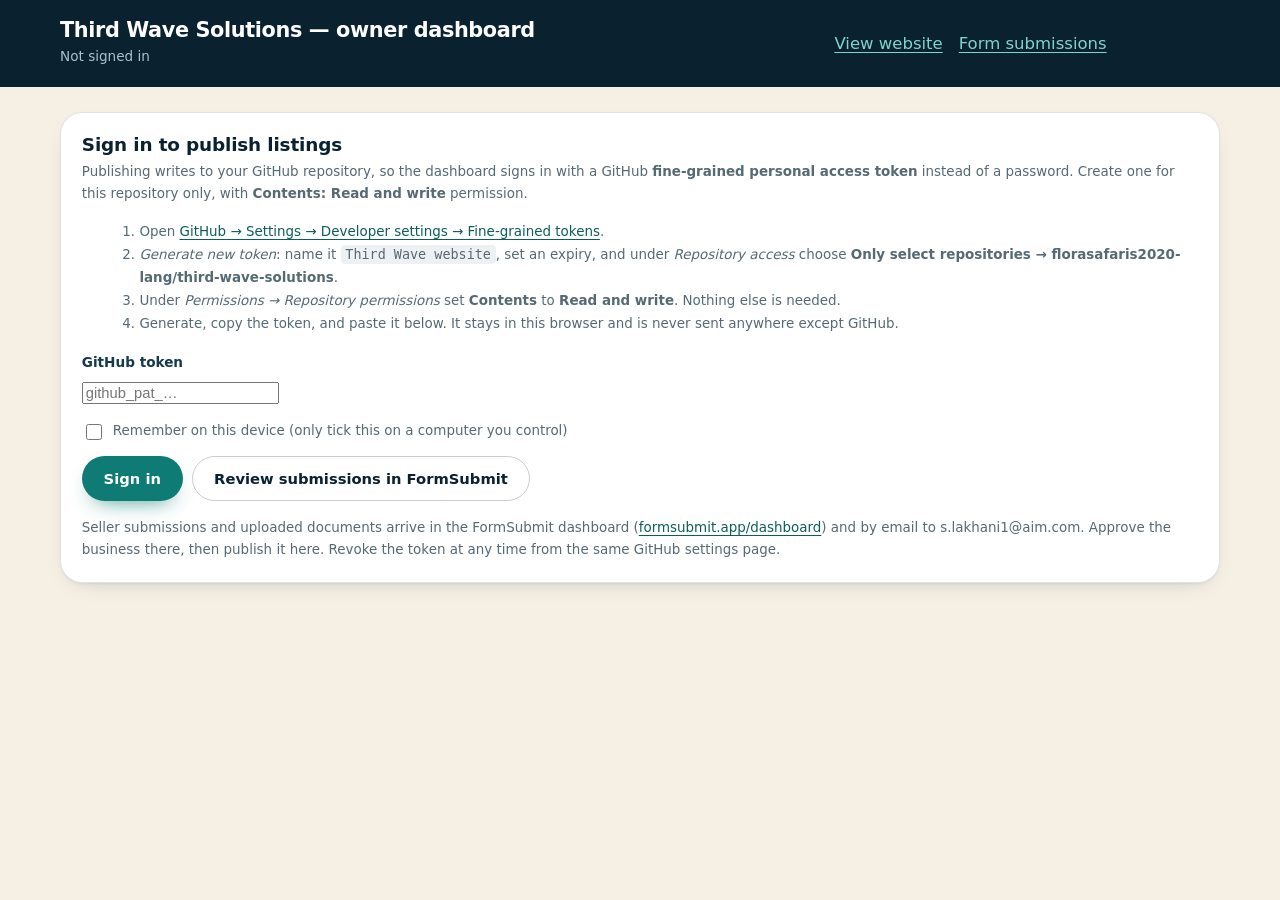
==== public/admin.html @ 65663bcc "Add owner dashboard for approving submissions and publishing listings" ====
<!DOCTYPE html>
<html lang="en">
<head>
<meta charset="utf-8">
<meta name="viewport" content="width=device-width, initial-scale=1">
<meta name="robots" content="noindex, nofollow">
<title>Owner dashboard — Third Wave Solutions</title>
<meta name="description" content="Private dashboard for Third Wave Solutions. Review seller submissions, approve vetting outcomes and publish listings.">
<link rel="icon" href="assets/favicon.svg" type="image/svg+xml">
<link rel="stylesheet" href="assets/styles.css">
<style>
  .admin-body { background: var(--sand); }
  .admin-head { background: var(--ink); color: #eaf3f6; padding: 1.1rem 0; }
  .admin-head .wrap { display: flex; flex-wrap: wrap; gap: 1rem; align-items: center; justify-content: space-between; }
  .admin-head h1 { color: #fff; font-size: 1.3rem; margin: 0; }
  .admin-head .sub { color: #a9c1cb; font-size: .85rem; }
  .admin-head a { color: #7fd4c9; }
  .admin-main { padding: 1.6rem 0 3.5rem; }
  .admin-status { display: none; margin-bottom: 1rem; padding: .85rem 1rem; border-radius: var(--radius); font-weight: 600; font-size: .92rem; }
  .admin-status.show { display: block; }
  .admin-status.ok { background: #e2f3ee; color: #0a5f59; border: 1px solid #bfe3da; }
  .admin-status.err { background: #fdeceb; color: #8f1d15; border: 1px solid #f3cdc9; }
  .admin-status.busy { background: #fdf3e0; color: #7a5410; border: 1px solid #f0ddb6; }
  .admin-grid { display: grid; grid-template-columns: minmax(0, 1.15fr) minmax(0, 1fr); gap: 1.2rem; align-items: start; }
  @media (max-width: 940px) { .admin-grid { grid-template-columns: 1fr; } }
  .admin-panel { background: #fff; border: 1px solid var(--line); border-radius: var(--radius-lg); padding: 1.3rem; box-shadow: var(--shadow-sm); }
  .admin-panel + .admin-panel { margin-top: 1.2rem; }
  .admin-panel h2 { font-size: 1.15rem; margin-bottom: .35rem; }
  .admin-panel h3 { font-size: 1rem; margin: 1.1rem 0 .45rem; }
  .admin-panel .field { margin-bottom: .8rem; }
  .admin-panel label { font-size: .85rem; }
  .admin-panel input, .admin-panel select, .admin-panel textarea { font-size: .92rem; }
  .admin-row { display: grid; gap: .7rem; grid-template-columns: repeat(auto-fit, minmax(150px, 1fr)); }
  .admin-muted { color: var(--muted); font-size: .84rem; }
  .listing-row { border: 1px solid var(--line); border-radius: var(--radius); padding: .75rem .85rem; display: flex; gap: .8rem; align-items: flex-start; justify-content: space-between; }
  .listing-row + .listing-row { margin-top: .55rem; }
  .listing-row strong { display: block; font-size: .95rem; }
  .listing-row .tag { display: inline-block; margin-top: .25rem; font-size: .7rem; font-weight: 700; letter-spacing: .06em; text-transform: uppercase; padding: .16rem .45rem; border-radius: 99px; }
  .tag--live { background: var(--teal-soft); color: var(--teal-dark); }
  .tag--draft { background: #fdf3e0; color: #7a5410; }
  .tag--sample { background: #eef1f4; color: #435a66; }
  .row-actions { display: flex; gap: .35rem; flex-wrap: wrap; justify-content: flex-end; }
  .row-actions button { font-size: .78rem; padding: .3rem .6rem; }
  .btn--danger { background: #fff; border: 1px solid #e0b5b0; color: #8f1d15; }
  .btn--danger:hover { background: #fdeceb; color: #8f1d15; }
  .admin-check { display: grid; grid-template-columns: 1fr 1fr; gap: .1rem .8rem; }
  .queue-item { border: 1px solid var(--line); border-left: 3px solid var(--gold); border-radius: var(--radius); padding: .8rem .9rem; }
  .queue-item + .queue-item { margin-top: .6rem; }
  .queue-item dl { display: grid; grid-template-columns: 8.5rem 1fr; gap: .12rem .7rem; font-size: .86rem; margin: .6rem 0; }
  .queue-item dt { color: var(--muted); }
  .queue-item dd { margin: 0; word-break: break-word; }
  .queue-item .row-actions { justify-content: flex-start; margin-top: .5rem; }
  code.snippet { background: #eef1f4; padding: .1rem .3rem; border-radius: 4px; font-size: .84rem; }
  .checklist-input { display: grid; grid-template-columns: 1fr 1fr; gap: .55rem; }
  @media (max-width: 620px) { .checklist-input { grid-template-columns: 1fr; } }
</style>
</head>
<body class="admin-body">
<a class="skip-link" href="#main">Skip to content</a>

<div class="admin-head">
  <div class="wrap">
    <div>
      <h1>Third Wave Solutions — owner dashboard</h1>
      <span class="sub" id="sessionLabel">Not signed in</span>
    </div>
    <div style="display:flex; gap:1rem; align-items:center;">
      <a href="index.html">View website</a>
      <a href="https://formsubmit.app/dashboard" target="_blank" rel="noopener">Form submissions</a>
      <button class="btn btn--ghost btn--sm" id="signOutBtn" type="button" hidden>Sign out</button>
    </div>
  </div>
</div>

<main class="admin-main" id="main">
  <div class="wrap">
    <div class="admin-status" id="adminStatus" role="status" aria-live="polite"></div>

    <!-- ---------------- sign in ---------------- -->
    <section class="admin-panel" id="loginPanel">
      <h2>Sign in to publish listings</h2>
      <p class="admin-muted" style="margin-bottom:1rem;">
        Publishing writes to your GitHub repository, so the dashboard signs in with a GitHub
        <strong>fine-grained personal access token</strong> instead of a password. Create one for this
        repository only, with <strong>Contents: Read and write</strong> permission.
      </p>
      <ol class="admin-muted" style="margin:0 0 1rem 1.1rem; line-height:1.7;">
        <li>Open <a href="https://github.com/settings/tokens?type=beta" target="_blank" rel="noopener">GitHub → Settings → Developer settings → Fine-grained tokens</a>.</li>
        <li><em>Generate new token</em>: name it <code class="snippet">Third Wave website</code>, set an expiry, and under <em>Repository access</em> choose <strong>Only select repositories → florasafaris2020-lang/third-wave-solutions</strong>.</li>
        <li>Under <em>Permissions → Repository permissions</em> set <strong>Contents</strong> to <strong>Read and write</strong>. Nothing else is needed.</li>
        <li>Generate, copy the token, and paste it below. It stays in this browser and is never sent anywhere except GitHub.</li>
      </ol>
      <div class="field">
        <label for="tokenInput">GitHub token</label>
        <input id="tokenInput" type="password" autocomplete="off" spellcheck="false" placeholder="github_pat_…">
      </div>
      <label class="checkline" for="rememberInput" style="font-weight:400; margin-bottom:.8rem; display:flex; gap:.5rem; align-items:center;">
        <input id="rememberInput" type="checkbox">
        <span class="admin-muted">Remember on this device (only tick this on a computer you control)</span>
      </label>
      <div style="display:flex; gap:.6rem; flex-wrap:wrap;">
        <button class="btn btn--primary" id="signInBtn" type="button">Sign in</button>
        <a class="btn btn--ghost" href="https://formsubmit.app/dashboard" target="_blank" rel="noopener">Review submissions in FormSubmit</a>
      </div>
      <p class="admin-muted" style="margin-top:1rem;">
        Seller submissions and uploaded documents arrive in the FormSubmit dashboard
        (<a href="https://formsubmit.app/dashboard" target="_blank" rel="noopener">formsubmit.app/dashboard</a>)
        and by email to s.lakhani1@aim.com. Approve the business there, then publish it here.
        Revoke the token at any time from the same GitHub settings page.
      </p>
    </section>

    <!-- ---------------- dashboard ---------------- -->
    <div id="appPanel" hidden>
      <div class="admin-grid">
        <div>
          <!-- submissions queue -->
          <section class="admin-panel">
            <h2>1. Seller submissions awaiting approval</h2>
            <p class="admin-muted">
              Paste the seller form submission (FormSubmit export as JSON or CSV, or type it out).
              Each submission is only a proposal — nothing is public until you approve and publish it.
            </p>
            <div class="field">
              <label for="pasteInput">Paste submission data</label>
              <textarea id="pasteInput" rows="5" placeholder='{"Business":"Rose Cafe","Name":"Jane","Phone":"07…","Email":"…","Location":"Westlands","Asking price":"KES 2.5M","Monthly sales":"KES 180000","Monthly profit":"KES 60000"} — or a CSV row, or plain lines like "Business: Rose Cafe"'></textarea>
            </div>
            <div style="display:flex; gap:.6rem; flex-wrap:wrap;">
              <button class="btn btn--primary btn--sm" id="parseBtn" type="button">Add to review queue</button>
              <button class="btn btn--ghost btn--sm" id="clearQueueBtn" type="button">Clear queue</button>
            </div>
            <div id="queueList" style="margin-top:1rem;"></div>
          </section>

          <!-- listings -->
          <section class="admin-panel">
            <h2>2. Listings on the website</h2>
            <p class="admin-muted">Published listings appear on <a href="listings.html" target="_blank" rel="noopener">Businesses for sale</a> within about a minute of publishing.</p>
            <div id="listingList" style="margin-top:1rem;"></div>
            <div style="margin-top:1rem; display:flex; gap:.6rem; flex-wrap:wrap;">
              <button class="btn btn--primary btn--sm" id="newListingBtn" type="button">Add a listing manually</button>
              <button class="btn btn--ghost btn--sm" id="reloadBtn" type="button">Reload from GitHub</button>
            </div>
          </section>
        </div>

        <div>
          <!-- editor -->
          <section class="admin-panel" id="editorPanel">
            <h2>3. Approve &amp; publish</h2>
            <p class="admin-muted" id="editorHint">Pick a queued submission or add a listing manually to start.</p>

            <form id="listingForm" hidden>
              <div class="field">
                <label for="f-title">Public title <span class="req">*</span></label>
                <input id="f-title" type="text" placeholder="e.g. Café &amp; Bistro — Westlands" required>
              </div>
              <div class="admin-row">
                <div class="field">
                  <label for="f-category">Category</label>
                  <input id="f-category" type="text" placeholder="Food &amp; beverage">
                </div>
                <div class="field">
                  <label for="f-location">Location shown publicly</label>
                  <input id="f-location" type="text" placeholder="Westlands, Nairobi">
                </div>
              </div>
              <div class="admin-row">
                <div class="field">
                  <label for="f-ask">Asking price</label>
                  <input id="f-ask" type="text" placeholder="KES 5.2M">
                </div>
                <div class="field">
                  <label for="f-revenue">Revenue</label>
                  <input id="f-revenue" type="text" placeholder="KES 310K/mo">
                </div>
                <div class="field">
                  <label for="f-cashflow">Cash flow / profit</label>
                  <input id="f-cashflow" type="text" placeholder="KES 96K/mo">
                </div>
              </div>
              <div class="admin-row">
                <div class="field">
                  <label for="f-staff">Staff</label>
                  <input id="f-staff" type="text" placeholder="9">
                </div>
                <div class="field">
                  <label for="f-lease">Lease</label>
                  <input id="f-lease" type="text" placeholder="2 yrs">
                </div>
                <div class="field">
                  <label for="f-extra">Extra fact (optional)</label>
                  <input id="f-extra" type="text" placeholder="Stock: Included">
                </div>
              </div>
              <div class="field">
                <label for="f-summary">Public summary</label>
                <textarea id="f-summary" rows="3" placeholder="What the business does, its trade and what is included in the sale. Do not name the seller or the exact address."></textarea>
              </div>
              <div class="admin-row">
                <div class="field">
                  <label for="f-image">Image path</label>
                  <input id="f-image" type="text" placeholder="assets/img/cafe.jpg">
                </div>
                <div class="field">
                  <label for="f-badge">Badge</label>
                  <select id="f-badge">
                    <option>Approved listing</option>
                    <option>Vetted listing</option>
                    <option>Sample profile</option>
                  </select>
                </div>
              </div>

              <h3>Vetting outcome (only publish what you can stand behind)</h3>
              <div class="checklist-input">
                <div class="field">
                  <label for="f-check-cashflow">Cash flow</label>
                  <select id="f-check-cashflow">
                    <option value="Verified">Verified from records</option>
                    <option value="Pending">Pending</option>
                    <option value="Not verified">Not verified</option>
                  </select>
                </div>
                <div class="field">
                  <label for="f-check-kra">KRA position</label>
                  <select id="f-check-kra">
                    <option value="Compliant">Compliant (TCC held)</option>
                    <option value="Pending">Pending</option>
                    <option value="Not compliant">Not compliant</option>
                  </select>
                </div>
                <div class="field">
                  <label for="f-check-licences">Licences &amp; permits</label>
                  <select id="f-check-licences">
                    <option value="Current">Current</option>
                    <option value="Pending">Pending</option>
                    <option value="Missing">Missing</option>
                  </select>
                </div>
                <div class="field">
                  <label for="f-check-liabilities">Hidden liabilities</label>
                  <select id="f-check-liabilities">
                    <option value="None">None found</option>
                    <option value="Disclosed">Disclosed, see notes</option>
                    <option value="Pending">Still checking</option>
                  </select>
                </div>
              </div>

              <div class="field">
                <label for="f-notes">Private approval notes (never published)</label>
                <textarea id="f-notes" rows="2" placeholder="Seller name, phone, documents received, fee agreed, anything a buyer must be told."></textarea>
              </div>

              <div style="display:flex; gap:.6rem; flex-wrap:wrap; margin-top:.6rem;">
                <button class="btn btn--primary" id="publishBtn" type="submit">Approve &amp; publish</button>
                <button class="btn btn--ghost" id="draftBtn" type="button">Save draft (this browser)</button>
                <button class="btn btn--ghost" id="cancelEditBtn" type="button">Cancel</button>
              </div>
              <p class="admin-muted" style="margin-top:.7rem;">
                Publishing needs all four checks set to a positive value. Saving a draft keeps the listing
                private to this browser until you publish it.
              </p>
            </form>
          </section>
        </div>
      </div>
    </div>
  </div>
</main>

<script src="assets/admin.js"></script>
</body>
</html>
---- public/assets/styles.css ----
/* Third Wave Solutions — site styles */
:root {
  --ink: #0a2230;
  --ink-2: #143a4d;
  --ink-3: #2c5568;
  --teal: #0e7c74;
  --teal-dark: #0a5f59;
  --teal-soft: #e6f4f2;
  --sand: #f5efe4;
  --sand-2: #efe4d2;
  --gold: #c48a2c;
  --paper: #fbf9f5;
  --white: #fff;
  --line: rgba(10, 34, 48, 0.12);
  --line-strong: rgba(10, 34, 48, 0.22);
  --muted: #566a74;
  --shadow-sm: 0 1px 2px rgba(10, 34, 48, 0.06), 0 8px 24px -16px rgba(10, 34, 48, 0.35);
  --shadow-lg: 0 24px 60px -32px rgba(10, 34, 48, 0.45);
  --radius: 14px;
  --radius-lg: 22px;
  --wrap: 1160px;
  --serif: "Calibri", "Carlito", "Segoe UI", system-ui, -apple-system, Arial, sans-serif;
  --sans: "Calibri", "Carlito", "Segoe UI", system-ui, -apple-system, Arial, sans-serif;
}

* { box-sizing: border-box; }

html { scroll-behavior: smooth; }

body {
  margin: 0;
  background: var(--paper);
  color: var(--ink);
  font-family: var(--sans);
  font-size: 16.5px;
  line-height: 1.65;
  -webkit-font-smoothing: antialiased;
  text-rendering: optimizeLegibility;
}

img { max-width: 100%; display: block; }
a { color: var(--teal-dark); text-decoration-thickness: 1px; text-underline-offset: 3px; }
a:hover { color: var(--ink); }

h1, h2, h3, h4 {
  font-family: var(--serif);
  font-weight: 600;
  line-height: 1.16;
  letter-spacing: -0.008em;
  margin: 0 0 0.5em;
  color: var(--ink);
}

h1 { font-size: clamp(2.2rem, 4.6vw, 3.5rem); letter-spacing: -0.018em; }
h2 { font-size: clamp(1.62rem, 2.9vw, 2.35rem); }
h3 { font-size: 1.22rem; letter-spacing: -0.01em; }
p { margin: 0 0 1em; }
p:last-child { margin-bottom: 0; }

.wrap { width: min(100% - 2.4rem, var(--wrap)); margin-inline: auto; }
.narrow { width: min(100% - 2.4rem, 760px); margin-inline: auto; }
.section { padding: clamp(3.2rem, 6vw, 5.6rem) 0; }
.section--tight { padding: clamp(2.2rem, 4vw, 3.4rem) 0; }
.section--sand { background: var(--sand); }
.section--ink { background: var(--ink); color: #dfe9ed; }
.section--ink h2, .section--ink h3 { color: #fff; }

.eyebrow {
  display: inline-flex; align-items: center; gap: 0.55rem;
  font-size: 0.72rem; font-weight: 700; letter-spacing: 0.16em;
  text-transform: uppercase; color: var(--teal-dark); margin-bottom: 0.9rem;
}
.eyebrow::before { content: ""; width: 26px; height: 1.5px; background: currentColor; }
.section--ink .eyebrow { color: #7fd4c9; }

.lead { font-size: 1.1rem; color: var(--ink-3); max-width: 56ch; }
.muted { color: var(--muted); }
.small { font-size: 0.87rem; }
.center { text-align: center; }
.center .lead, .center .eyebrow { margin-inline: auto; }

/* ---------- top bar + header ---------- */
.topbar {
  background: var(--ink); color: #c5d6dd; font-size: 0.8rem;
}
.topbar .wrap {
  display: flex; flex-wrap: wrap; gap: 0.4rem 1.4rem;
  align-items: center; justify-content: space-between;
  min-height: 38px; padding-block: 0.35rem;
}
.topbar a { color: #eaf3f6; text-decoration: none; }
.topbar a:hover { color: #7fd4c9; }
.topbar .tb-group { display: flex; flex-wrap: wrap; gap: 1.2rem; align-items: center; }
.topbar .tb-item { display: inline-flex; align-items: center; gap: 0.45rem; }
.topbar svg { width: 13px; height: 13px; opacity: 0.8; }

.site-header {
  position: sticky; top: 0; z-index: 50;
  background: rgba(251, 249, 245, 0.92);
  backdrop-filter: blur(12px);
  border-bottom: 1px solid var(--line);
}
.site-header .wrap {
  display: flex; align-items: center; justify-content: space-between;
  gap: 1rem; min-height: 74px;
}
.brand { display: flex; align-items: center; gap: 0.72rem; text-decoration: none; color: var(--ink); }
.brand:hover { color: var(--ink); }
.brand-mark { width: 42px; height: 42px; flex: none; }
.brand-text { display: flex; flex-direction: column; line-height: 1.1; }
.brand-name { font-family: var(--serif); font-weight: 600; font-size: 1.12rem; letter-spacing: -0.01em; }
.brand-sub { font-size: 0.62rem; letter-spacing: 0.2em; text-transform: uppercase; color: var(--muted); }

.nav { display: flex; align-items: center; gap: 1.55rem; }
.nav a {
  text-decoration: none; color: var(--ink-2); font-size: 0.9rem; font-weight: 500;
  padding-block: 0.4rem; border-bottom: 2px solid transparent;
}
.nav a:hover { color: var(--teal-dark); }
.nav a[aria-current="page"] { color: var(--ink); border-bottom-color: var(--teal); }

.header-cta { display: flex; align-items: center; gap: 0.7rem; }
.menu-toggle {
  display: none; background: none; border: 1px solid var(--line-strong);
  border-radius: 10px; padding: 0.45rem 0.6rem; cursor: pointer; color: var(--ink);
}

@media (max-width: 920px) {
  .nav {
    position: absolute; inset: 100% 0 auto 0; background: var(--paper);
    border-bottom: 1px solid var(--line); flex-direction: column; align-items: stretch;
    gap: 0; padding: 0.4rem 1.2rem 1rem; display: none;
    box-shadow: var(--shadow-sm);
  }
  .nav.is-open { display: flex; }
  .nav a { padding: 0.8rem 0; border-bottom: 1px solid var(--line); }
  .nav a[aria-current="page"] { border-bottom-color: var(--teal); }
  .menu-toggle { display: inline-flex; }
  .header-cta .btn { display: none; }
}

/* ---------- buttons ---------- */
.btn {
  display: inline-flex; align-items: center; justify-content: center; gap: 0.5rem;
  font-family: var(--sans); font-size: 0.92rem; font-weight: 600;
  padding: 0.78rem 1.3rem; border-radius: 999px; border: 1.5px solid transparent;
  text-decoration: none; cursor: pointer; transition: transform 0.15s ease, background 0.15s ease, box-shadow 0.15s ease;
  line-height: 1.2;
}
.btn:hover { transform: translateY(-1px); }
.btn--primary { background: var(--teal); color: #fff; box-shadow: 0 10px 22px -12px rgba(14, 124, 116, 0.9); }
.btn--primary:hover { background: var(--teal-dark); color: #fff; }
.btn--ghost { border-color: var(--line-strong); color: var(--ink); background: transparent; }
.btn--ghost:hover { border-color: var(--ink); background: rgba(10, 34, 48, 0.04); color: var(--ink); }
.btn--light { background: #fff; color: var(--ink); }
.btn--light:hover { color: var(--ink); background: #f2f6f7; }
.btn--onink { border-color: rgba(255,255,255,0.32); color: #fff; }
.btn--onink:hover { background: rgba(255,255,255,0.1); color: #fff; }
.btn--block { width: 100%; }
.btn--sm { padding: 0.55rem 1rem; font-size: 0.84rem; }
.btn svg { width: 15px; height: 15px; }

/* ---------- hero ---------- */
.hero { position: relative; overflow: hidden; background: var(--paper); }
.hero::before {
  content: ""; position: absolute; inset: auto -10% -60% 40%;
  height: 70%; background: radial-gradient(closest-side, rgba(14, 124, 116, 0.16), transparent);
  pointer-events: none;
}
.hero .wrap {
  display: grid; grid-template-columns: 1.08fr 0.92fr; gap: clamp(2rem, 5vw, 4rem);
  align-items: center; padding-block: clamp(2.8rem, 6vw, 4.6rem);
}
.hero h1 { margin-bottom: 1rem; }
.hero h1 em { font-style: normal; color: var(--teal-dark); }
.hero .lead { font-size: 1.12rem; max-width: 48ch; }
.hero-actions { display: flex; flex-wrap: wrap; gap: 0.7rem; margin-top: 1.6rem; }
.hero-note {
  margin-top: 1.5rem; font-size: 0.82rem; color: var(--muted);
  display: flex; align-items: center; gap: 0.5rem;
}
.hero-note svg { width: 15px; height: 15px; color: var(--teal); flex: none; }

.hero-figure { position: relative; }
.hero-figure .frame {
  border-radius: var(--radius-lg); overflow: hidden; box-shadow: var(--shadow-lg);
  border: 1px solid rgba(10, 34, 48, 0.1); aspect-ratio: 4 / 4.3;
}
.hero-figure img { width: 100%; height: 100%; object-fit: cover; }
.hero-badge {
  position: absolute; left: -1.2rem; bottom: 1.6rem; background: var(--white);
  border-radius: 16px; padding: 1rem 1.1rem; box-shadow: var(--shadow-lg);
  display: flex; gap: 0.85rem; align-items: center; max-width: 260px;
  border: 1px solid var(--line);
}
.hero-badge .hb-icon {
  width: 38px; height: 38px; border-radius: 10px; background: var(--teal-soft);
  display: grid; place-items: center; color: var(--teal-dark); flex: none;
}
.hero-badge strong { display: block; font-size: 0.9rem; line-height: 1.3; }
.hero-badge span { font-size: 0.76rem; color: var(--muted); }
@media (max-width: 900px) {
  .hero .wrap { grid-template-columns: 1fr; }
  .hero-figure { order: -1; max-width: 520px; }
  .hero-figure .frame { aspect-ratio: 16 / 11; }
  .hero-badge { left: 0.8rem; bottom: 0.8rem; }
}

/* ---------- feature chips ---------- */
.chips { display: flex; flex-wrap: wrap; gap: 0.55rem; }
.chip {
  display: inline-flex; align-items: center; gap: 0.45rem;
  background: #fff; border: 1px solid var(--line); border-radius: 999px;
  padding: 0.42rem 0.9rem; font-size: 0.8rem; font-weight: 600; color: var(--ink-2);
}
.chip svg { width: 14px; height: 14px; color: var(--teal); }
.section--ink .chip { background: rgba(255,255,255,0.06); border-color: rgba(255,255,255,0.16); color: #e3eef1; }
.section--ink .chip svg { color: #7fd4c9; }

/* ---------- cards / grids ---------- */
.grid { display: grid; gap: 1.4rem; }
.grid--3 { grid-template-columns: repeat(3, 1fr); }
.grid--2 { grid-template-columns: repeat(2, 1fr); }
.grid--4 { grid-template-columns: repeat(4, 1fr); }
@media (max-width: 980px) { .grid--3, .grid--4 { grid-template-columns: repeat(2, 1fr); } }
@media (max-width: 660px) { .grid--3, .grid--2, .grid--4 { grid-template-columns: 1fr; } }

.card {
  background: var(--white); border: 1px solid var(--line); border-radius: var(--radius);
  box-shadow: var(--shadow-sm); overflow: hidden;
}
.card-body { padding: 1.25rem 1.3rem 1.4rem; }

.listing { display: flex; flex-direction: column; transition: transform 0.2s ease, box-shadow 0.2s ease; }
.listing:hover { transform: translateY(-3px); box-shadow: 0 18px 40px -26px rgba(10, 34, 48, 0.55); }
.listing-media { position: relative; aspect-ratio: 16 / 10; overflow: hidden; background: var(--sand-2); }
.listing-media img { width: 100%; height: 100%; object-fit: cover; transition: transform 0.5s ease; }
.listing:hover .listing-media img { transform: scale(1.04); }
.badge {
  position: absolute; top: 0.7rem; left: 0.7rem;
  background: rgba(255,255,255,0.94); color: var(--ink);
  font-size: 0.68rem; font-weight: 700; letter-spacing: 0.08em; text-transform: uppercase;
  padding: 0.28rem 0.6rem; border-radius: 999px;
}
.badge--teal { background: var(--teal); color: #fff; }
.listing-body { padding: 1.15rem 1.25rem 1.3rem; display: flex; flex-direction: column; gap: 0.6rem; flex: 1; }
.listing-top { display: flex; justify-content: space-between; align-items: baseline; gap: 1rem; }
.listing h3 { margin: 0; font-size: 1.16rem; }
.listing .loc { font-size: 0.8rem; color: var(--muted); display: inline-flex; align-items: center; gap: 0.3rem; }
.listing .loc svg { width: 13px; height: 13px; }
.listing .ask { font-family: var(--serif); font-size: 1.08rem; font-weight: 600; color: var(--teal-dark); white-space: nowrap; }
.listing .desc { font-size: 0.9rem; color: var(--ink-3); margin: 0; }
.listing-meta { display: flex; flex-wrap: wrap; gap: 0.35rem 0.9rem; font-size: 0.78rem; color: var(--muted); border-top: 1px solid var(--line); padding-top: 0.7rem; margin-top: auto; }
.listing-meta b { color: var(--ink); font-weight: 600; }

/* ---------- section head ---------- */
.section-head { display: flex; align-items: flex-end; justify-content: space-between; gap: 2rem; flex-wrap: wrap; margin-bottom: 2rem; }
.section-head p { max-width: 52ch; margin-bottom: 0; color: var(--muted); }

/* ---------- steps ---------- */
.steps { counter-reset: step; display: grid; gap: 1.1rem; grid-template-columns: repeat(4, 1fr); }
@media (max-width: 980px) { .steps { grid-template-columns: repeat(2, 1fr); } }
@media (max-width: 620px) { .steps { grid-template-columns: 1fr; } }
.step { position: relative; padding: 1.4rem 1.3rem; border-radius: var(--radius); background: #fff; border: 1px solid var(--line); }
.step::before {
  counter-increment: step; content: "0" counter(step);
  font-family: var(--serif); font-size: 1.05rem; font-weight: 600; color: var(--teal);
  display: block; margin-bottom: 0.5rem;
}
.step h3 { font-size: 1.05rem; margin-bottom: 0.3rem; }
.step p { font-size: 0.88rem; color: var(--muted); margin: 0; }

/* ---------- feature list ---------- */
.feature { display: flex; gap: 0.9rem; align-items: flex-start; }
.feature .fi {
  width: 40px; height: 40px; border-radius: 11px; flex: none;
  background: var(--teal-soft); color: var(--teal-dark);
  display: grid; place-items: center;
}
.feature .fi svg { width: 19px; height: 19px; }
.feature h3 { font-size: 1.02rem; margin-bottom: 0.2rem; }
.feature p { font-size: 0.89rem; color: var(--muted); margin: 0; }
.section--ink .feature .fi { background: rgba(127, 212, 201, 0.14); color: #96e0d6; }
.section--ink .feature p { color: #a9c1cb; }

/* ---------- fee band ---------- */
.fee-band {
  background: linear-gradient(120deg, var(--ink) 0%, #10374a 55%, #0c4a49 100%);
  color: #e4eef1; border-radius: var(--radius-lg); padding: clamp(1.8rem, 4vw, 2.8rem);
  display: grid; grid-template-columns: 1.25fr 0.75fr; gap: 2rem; align-items: center;
  box-shadow: var(--shadow-lg); position: relative; overflow: hidden;
}
.fee-band::after {
  content: ""; position: absolute; inset: auto -5% -60% auto; width: 46%; aspect-ratio: 1;
  background: radial-gradient(closest-side, rgba(127, 212, 201, 0.22), transparent);
}
.fee-band h2 { color: #fff; margin-bottom: 0.5rem; }
.fee-band p { color: #b9cdd5; max-width: 52ch; }
.fee-band .eyebrow { color: #7fd4c9; }
.fee-box { position: relative; z-index: 1; background: rgba(255,255,255,0.07); border: 1px solid rgba(255,255,255,0.15); border-radius: var(--radius); padding: 1.4rem; }
.fee-box .amt { font-family: var(--serif); font-size: 1.5rem; color: #fff; line-height: 1.1; margin-bottom: 0.4rem; }
.fee-box p { font-size: 0.86rem; color: #b9cdd5; margin-bottom: 1.1rem; }
.fee-box .btn { width: 100%; }
@media (max-width: 820px) { .fee-band { grid-template-columns: 1fr; } }

/* ---------- forms ---------- */
.form-card { background: #fff; border: 1px solid var(--line); border-radius: var(--radius-lg); padding: clamp(1.4rem, 3vw, 2.2rem); box-shadow: var(--shadow-sm); }
.field { margin-bottom: 1rem; }
.field-row { display: grid; grid-template-columns: 1fr 1fr; gap: 1rem; }
@media (max-width: 640px) { .field-row { grid-template-columns: 1fr; } }
label { display: block; font-size: 0.82rem; font-weight: 600; margin-bottom: 0.35rem; color: var(--ink-2); }
label .req { color: #b4423a; }
input[type="text"], input[type="email"], input[type="tel"], select, textarea {
  width: 100%; font-family: var(--sans); font-size: 0.94rem; color: var(--ink);
  padding: 0.7rem 0.85rem; border: 1px solid var(--line-strong); border-radius: 10px;
  background: #fdfdfb; transition: border-color 0.15s ease, box-shadow 0.15s ease;
}
input:focus, select:focus, textarea:focus {
  outline: none; border-color: var(--teal); box-shadow: 0 0 0 3px rgba(14, 124, 116, 0.16);
}
textarea { resize: vertical; min-height: 120px; }
.checkline { display: flex; gap: 0.6rem; align-items: flex-start; font-size: 0.82rem; color: var(--muted); }
.checkline input { margin-top: 0.3rem; width: 16px; height: 16px; flex: none; accent-color: var(--teal); }
.form-note { font-size: 0.78rem; color: var(--muted); margin-top: 0.9rem; }
.hp { position: absolute; left: -9999px; opacity: 0; height: 0; overflow: hidden; }

/* ---------- contact panel ---------- */
.contact-grid { display: grid; grid-template-columns: 1.15fr 0.85fr; gap: 2rem; align-items: start; }
@media (max-width: 900px) { .contact-grid { grid-template-columns: 1fr; } }
.contact-card { background: var(--ink); color: #d6e4e9; border-radius: var(--radius-lg); padding: 1.7rem; }
.contact-card h3 { color: #fff; }
.contact-card a { color: #fff; text-decoration: none; }
.contact-card a:hover { color: #7fd4c9; }
.contact-card .btn--light { color: var(--ink); }
.contact-card .btn--light:hover { color: var(--ink); background: #f2f6f7; }
.contact-item { display: flex; gap: 0.85rem; padding: 0.9rem 0; border-bottom: 1px solid rgba(255,255,255,0.12); }
.contact-item:last-of-type { border-bottom: none; }
.contact-item .ci { width: 34px; height: 34px; border-radius: 9px; background: rgba(127,212,201,0.14); display: grid; place-items: center; color: #7fd4c9; flex: none; }
.contact-item .ci svg { width: 16px; height: 16px; }
.contact-item small { display: block; font-size: 0.72rem; letter-spacing: 0.12em; text-transform: uppercase; color: #8faab4; margin-bottom: 0.1rem; }
.contact-item strong { font-weight: 600; font-size: 0.98rem; }

/* ---------- page header ---------- */
.page-head { background: var(--ink); color: #dfeaee; padding: clamp(2.6rem, 5vw, 4rem) 0 clamp(2.4rem, 4.5vw, 3.4rem); position: relative; overflow: hidden; }
.page-head::after {
  content: ""; position: absolute; inset: auto -8% -70% 35%; height: 90%;
  background: radial-gradient(closest-side, rgba(127, 212, 201, 0.2), transparent);
}
.page-head h1 { color: #fff; max-width: 20ch; }
.page-head p { color: #b6cbd3; max-width: 62ch; font-size: 1.04rem; }
.page-head .eyebrow { color: #7fd4c9; }
.breadcrumb { font-size: 0.8rem; color: #8faab4; margin-bottom: 1rem; }
.breadcrumb a { color: #c8dbe2; text-decoration: none; }
.breadcrumb a:hover { color: #7fd4c9; }

/* ---------- detail page ---------- */
.detail-grid { display: grid; grid-template-columns: 1.55fr 0.95fr; gap: 2.4rem; align-items: start; }
@media (max-width: 960px) { .detail-grid { grid-template-columns: 1fr; } }
.gallery { display: grid; gap: 0.7rem; grid-template-columns: 1fr 1fr; }
.gallery figure { margin: 0; border-radius: var(--radius); overflow: hidden; background: var(--sand-2); }
.gallery figure img { width: 100%; height: 100%; object-fit: cover; aspect-ratio: 4 / 3; }
.gallery figure:first-child { grid-column: 1 / -1; }
.gallery figure:first-child img { aspect-ratio: 16 / 9; }

.spec-list { list-style: none; margin: 0; padding: 0; }
.spec-list li { display: flex; justify-content: space-between; gap: 1rem; padding: 0.66rem 0; border-bottom: 1px solid var(--line); font-size: 0.9rem; }
.spec-list li:last-child { border-bottom: none; }
.spec-list span:first-child { color: var(--muted); }
.spec-list span:last-child { font-weight: 600; text-align: right; }

.checklist { list-style: none; margin: 0; padding: 0; display: grid; gap: 0.6rem; }
.checklist li { display: flex; gap: 0.6rem; align-items: flex-start; font-size: 0.9rem; }
.checklist svg { width: 17px; height: 17px; flex: none; margin-top: 0.2rem; }
.ok svg { color: var(--teal); }
.pending svg { color: var(--gold); }

.sticky-card { position: sticky; top: 96px; }
@media (max-width: 960px) { .sticky-card { position: static; } }

.disclaimer {
  font-size: 0.8rem; color: var(--muted); background: var(--sand);
  border-left: 3px solid var(--gold); padding: 0.8rem 1rem; border-radius: 0 8px 8px 0;
  margin-top: 1.4rem;
}

.data-table { width: 100%; border-collapse: collapse; font-size: 0.88rem; }
.data-table th, .data-table td { text-align: left; padding: 0.62rem 0.7rem; border-bottom: 1px solid var(--line); }
.data-table thead th { font-size: 0.72rem; letter-spacing: 0.1em; text-transform: uppercase; color: var(--muted); font-weight: 600; background: var(--sand); }
.data-table tbody th { font-weight: 500; color: var(--ink-3); }
.data-table td.num { text-align: right; font-variant-numeric: tabular-nums; }
.data-table tbody tr:last-child th, .data-table tbody tr:last-child td { border-bottom: none; }
.data-table tr.total th, .data-table tr.total td { font-weight: 700; color: var(--ink); background: rgba(14,124,116,0.06); }

/* ---------- footer ---------- */
.site-footer { background: var(--ink); color: #a9c1cb; padding: 3.2rem 0 1.6rem; font-size: 0.9rem; }
.site-footer h4 { color: #fff; font-family: var(--sans); font-size: 0.78rem; letter-spacing: 0.14em; text-transform: uppercase; margin-bottom: 0.9rem; }
.footer-grid { display: grid; grid-template-columns: 1.4fr 1fr 1fr 1.1fr; gap: 2rem; }
@media (max-width: 860px) { .footer-grid { grid-template-columns: 1fr 1fr; } }
@media (max-width: 520px) { .footer-grid { grid-template-columns: 1fr; } }
.site-footer a { color: #cfdee4; text-decoration: none; }
.site-footer a:hover { color: #7fd4c9; }
.site-footer ul { list-style: none; margin: 0; padding: 0; display: grid; gap: 0.5rem; }
.site-footer .brand { color: #fff; margin-bottom: 0.9rem; }
.site-footer .brand-name { color: #fff; }
.site-footer .brand-sub { color: #7f9aa5; }
.footer-bottom {
  margin-top: 2.4rem; padding-top: 1.2rem; border-top: 1px solid rgba(255,255,255,0.1);
  display: flex; justify-content: space-between; gap: 1rem; flex-wrap: wrap; font-size: 0.79rem; color: #7f9aa5;
}

/* ---------- split promo card ---------- */
.split-card { display: grid; grid-template-columns: 1.15fr 0.85fr; align-items: stretch; }
@media (max-width: 840px) {
  .split-card { grid-template-columns: 1fr; }
  .split-card > div:last-child { min-height: 230px; order: -1; }
  .split-card > div:last-child img { border-radius: var(--radius) var(--radius) 0 0 !important; }
}

/* ---------- misc ---------- */
.notice {
  display: flex; gap: 0.7rem; align-items: flex-start; background: var(--teal-soft);
  border: 1px solid rgba(14,124,116,0.22); color: #0a5f59;
  border-radius: 12px; padding: 0.85rem 1rem; font-size: 0.86rem; margin-bottom: 1.4rem;
}
.notice svg { width: 17px; height: 17px; flex: none; margin-top: 0.15rem; }
.notice--gold { background: #fbf3e3; border-color: rgba(196,138,44,0.3); color: #7a5312; }

.faq { display: grid; gap: 0.65rem; }
.faq details { background: #fff; border: 1px solid var(--line); border-radius: 12px; padding: 0 1.1rem; }
.faq summary { cursor: pointer; padding: 1rem 0; font-weight: 600; font-size: 0.95rem; list-style: none; display: flex; justify-content: space-between; gap: 1rem; }
.faq summary::-webkit-details-marker { display: none; }
.faq summary::after { content: "+"; font-size: 1.2rem; color: var(--teal); line-height: 1; }
.faq details[open] summary::after { content: "–"; }
.faq details p { padding-bottom: 1rem; font-size: 0.9rem; color: var(--muted); margin: 0; }

.cta-row { display: flex; flex-wrap: wrap; gap: 0.7rem; }

.stat-row { display: flex; flex-wrap: wrap; gap: 2.4rem; }
.stat b { display: block; font-family: var(--serif); font-size: 1.9rem; line-height: 1; color: var(--ink); }
.stat span { font-size: 0.8rem; color: var(--muted); }
.section--ink .stat b { color: #fff; }

.skip-link { position: absolute; left: -9999px; }
.skip-link:focus { left: 1rem; top: 1rem; background: #fff; padding: 0.6rem 1rem; z-index: 100; border-radius: 8px; }
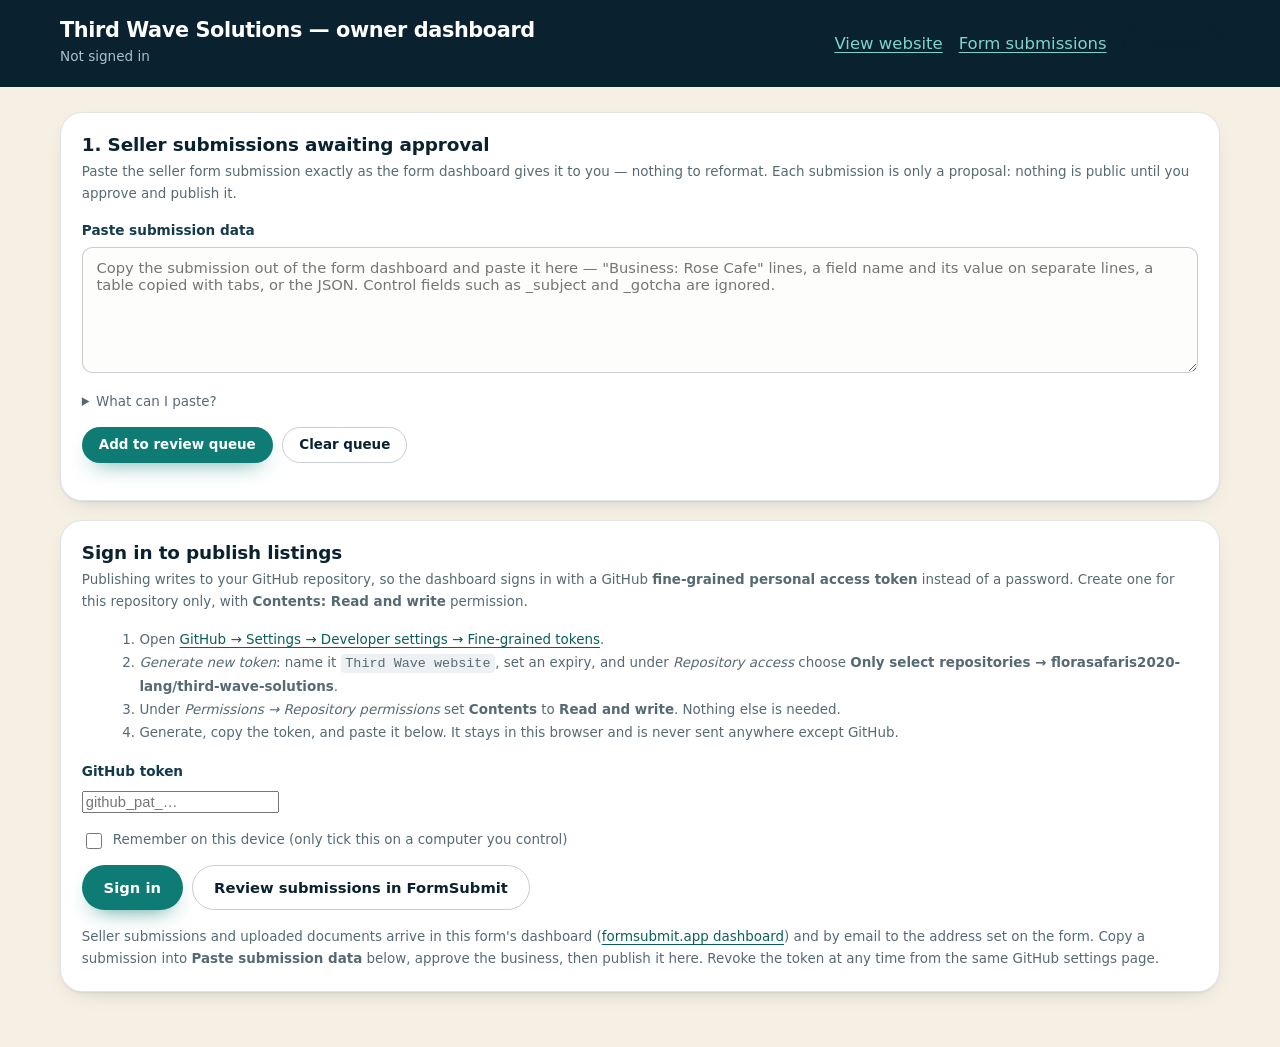
==== commit 60db018b: "Expose the review queue before sign-in and load the paste adapter" ====
--- a/public/admin.html
+++ b/public/admin.html
@@ -66,7 +66,7 @@
     </div>
     <div style="display:flex; gap:1rem; align-items:center;">
       <a href="index.html">View website</a>
-      <a href="https://formsubmit.app/dashboard" target="_blank" rel="noopener">Form submissions</a>
+      <a href="https://formsubmit.app/dashboard/forms/dj2hrduj7x" target="_blank" rel="noopener">Form submissions</a>
       <button class="btn btn--ghost btn--sm" id="signOutBtn" type="button" hidden>Sign out</button>
     </div>
   </div>
@@ -75,6 +75,35 @@
 <main class="admin-main" id="main">
   <div class="wrap">
     <div class="admin-status" id="adminStatus" role="status" aria-live="polite"></div>
+
+    <!-- ---------------- review queue (works without signing in) ---------------- -->
+    <section class="admin-panel">
+      <h2>1. Seller submissions awaiting approval</h2>
+      <p class="admin-muted">
+        Paste the seller form submission exactly as the form dashboard gives it to you — nothing
+        to reformat. Each submission is only a proposal: nothing is public until you approve and
+        publish it.
+      </p>
+      <div class="field">
+        <label for="pasteInput">Paste submission data</label>
+        <textarea id="pasteInput" rows="6" placeholder='Copy the submission out of the form dashboard and paste it here — "Business: Rose Cafe" lines, a field name and its value on separate lines, a table copied with tabs, or the JSON. Control fields such as _subject and _gotcha are ignored.'></textarea>
+      </div>
+      <details class="admin-muted" style="margin:-.2rem 0 .9rem;">
+        <summary style="cursor:pointer;">What can I paste?</summary>
+        <ul style="margin:.5rem 0 0 1.1rem; line-height:1.65;">
+          <li><strong>Field name, then its value on the next line</strong> — copying a submission card usually gives this. Paste it as it comes.</li>
+          <li><strong>Field: value</strong> — one per line, e.g. <code class="snippet">Business: Rose Cafe</code>.</li>
+          <li><strong>A pasted table</strong> — select the values in the dashboard and copy; tabs are handled.</li>
+          <li><strong>JSON</strong> — a single object or an array of them; <code class="snippet">data</code>, <code class="snippet">fields</code> and <code class="snippet">values</code> wrappers are unwrapped.</li>
+        </ul>
+        <p style="margin:.6rem 0 0;">Submissions live at <a href="https://formsubmit.app/dashboard/forms/dj2hrduj7x" target="_blank" rel="noopener">this form's dashboard</a>. Uploaded documents are linked there, with links that expire after 7 days — download them when you review.</p>
+      </details>
+      <div style="display:flex; gap:.6rem; flex-wrap:wrap;">
+        <button class="btn btn--primary btn--sm" id="parseBtn" type="button">Add to review queue</button>
+        <button class="btn btn--ghost btn--sm" id="clearQueueBtn" type="button">Clear queue</button>
+      </div>
+      <div id="queueList" style="margin-top:1rem;"></div>
+    </section>
 
     <!-- ---------------- sign in ---------------- -->
     <section class="admin-panel" id="loginPanel">
@@ -100,12 +129,13 @@
       </label>
       <div style="display:flex; gap:.6rem; flex-wrap:wrap;">
         <button class="btn btn--primary" id="signInBtn" type="button">Sign in</button>
-        <a class="btn btn--ghost" href="https://formsubmit.app/dashboard" target="_blank" rel="noopener">Review submissions in FormSubmit</a>
+        <a class="btn btn--ghost" href="https://formsubmit.app/dashboard/forms/dj2hrduj7x" target="_blank" rel="noopener">Review submissions in FormSubmit</a>
       </div>
       <p class="admin-muted" style="margin-top:1rem;">
-        Seller submissions and uploaded documents arrive in the FormSubmit dashboard
-        (<a href="https://formsubmit.app/dashboard" target="_blank" rel="noopener">formsubmit.app/dashboard</a>)
-        and by email to s.lakhani1@aim.com. Approve the business there, then publish it here.
+        Seller submissions and uploaded documents arrive in this form's dashboard
+        (<a href="https://formsubmit.app/dashboard/forms/dj2hrduj7x" target="_blank" rel="noopener">formsubmit.app dashboard</a>)
+        and by email to the address set on the form. Copy a submission into
+        <strong>Paste submission data</strong> below, approve the business, then publish it here.
         Revoke the token at any time from the same GitHub settings page.
       </p>
     </section>
@@ -114,24 +144,6 @@
     <div id="appPanel" hidden>
       <div class="admin-grid">
         <div>
-          <!-- submissions queue -->
-          <section class="admin-panel">
-            <h2>1. Seller submissions awaiting approval</h2>
-            <p class="admin-muted">
-              Paste the seller form submission (FormSubmit export as JSON or CSV, or type it out).
-              Each submission is only a proposal — nothing is public until you approve and publish it.
-            </p>
-            <div class="field">
-              <label for="pasteInput">Paste submission data</label>
-              <textarea id="pasteInput" rows="5" placeholder='{"Business":"Rose Cafe","Name":"Jane","Phone":"07…","Email":"…","Location":"Westlands","Asking price":"KES 2.5M","Monthly sales":"KES 180000","Monthly profit":"KES 60000"} — or a CSV row, or plain lines like "Business: Rose Cafe"'></textarea>
-            </div>
-            <div style="display:flex; gap:.6rem; flex-wrap:wrap;">
-              <button class="btn btn--primary btn--sm" id="parseBtn" type="button">Add to review queue</button>
-              <button class="btn btn--ghost btn--sm" id="clearQueueBtn" type="button">Clear queue</button>
-            </div>
-            <div id="queueList" style="margin-top:1rem;"></div>
-          </section>
-
           <!-- listings -->
           <section class="admin-panel">
             <h2>2. Listings on the website</h2>
@@ -270,6 +282,7 @@
   </div>
 </main>
 
+<script src="assets/admin-parse.js"></script>
 <script src="assets/admin.js"></script>
 </body>
 </html>
